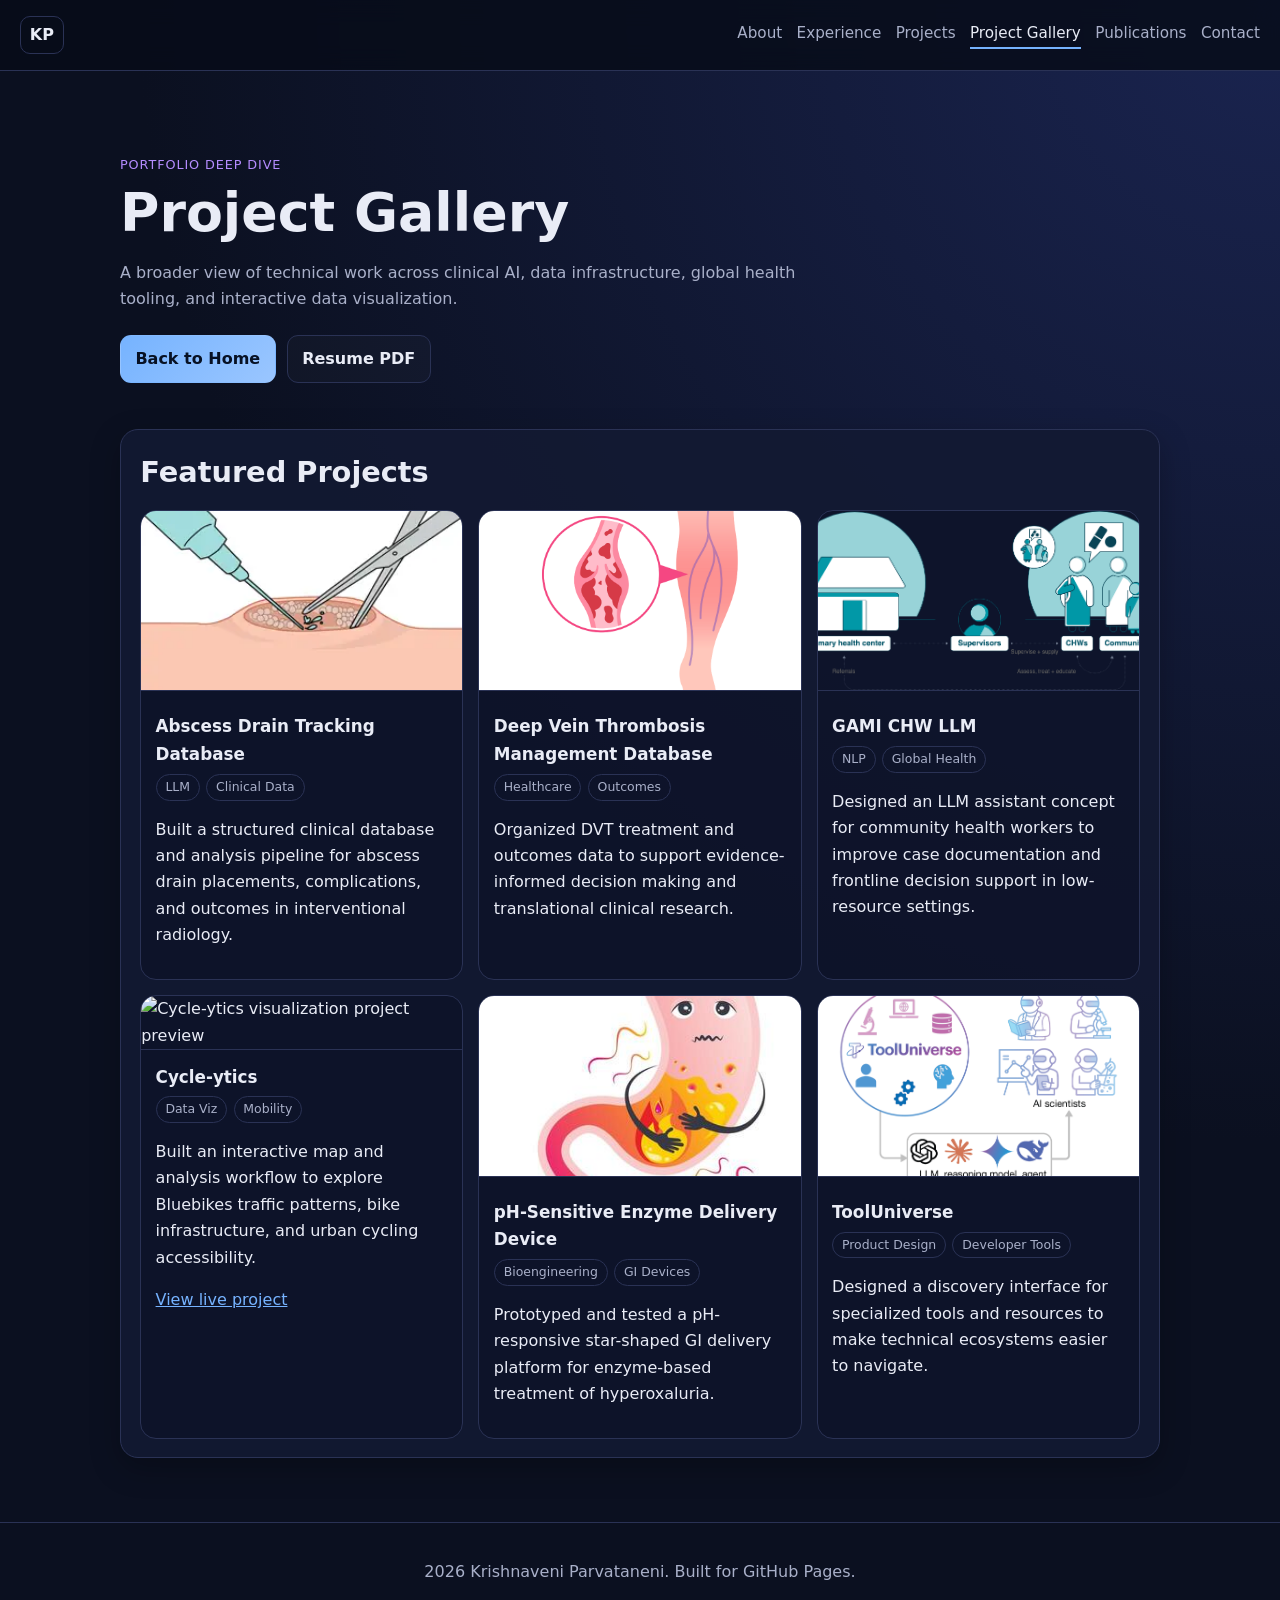
==== projects.html @ 6d590db7 "Add dedicated project gallery and research focus section. Introduce a new projects page with curated" ====
<!DOCTYPE html>
<html lang="en">
  <head>
    <meta charset="UTF-8" />
    <meta name="viewport" content="width=device-width, initial-scale=1.0" />
    <meta
      name="description"
      content="Project gallery for Krishnaveni Parvataneni spanning healthcare AI, medical data systems, bioengineering, and data visualization."
    />
    <title>Projects | Krishnaveni Parvataneni</title>
    <link rel="stylesheet" href="./styles.css" />
  </head>
  <body>
    <header class="site-header">
      <a class="brand" href="./index.html#top">KP</a>
      <nav class="main-nav" aria-label="Main">
        <a href="./index.html#about">About</a>
        <a href="./index.html#experience">Experience</a>
        <a href="./index.html#projects">Projects</a>
        <a class="active" href="./projects.html">Project Gallery</a>
        <a href="./index.html#publications">Publications</a>
        <a href="./index.html#contact">Contact</a>
      </nav>
    </header>

    <main>
      <section class="hero reveal">
        <div>
          <p class="eyebrow">Portfolio Deep Dive</p>
          <h1>Project Gallery</h1>
          <p class="lead">
            A broader view of technical work across clinical AI, data
            infrastructure, global health tooling, and interactive data
            visualization.
          </p>
          <div class="hero-actions">
            <a class="button primary" href="./index.html">Back to Home</a>
            <a class="button ghost" href="./assets/resume.pdf" target="_blank"
              >Resume PDF</a
            >
          </div>
        </div>
      </section>

      <section class="panel reveal">
        <h2>Featured Projects</h2>
        <div class="gallery-grid">
          <article class="gallery-card">
            <img src="./assets/projects/abscessdrain.png" alt="Abscess drain project preview" />
            <div class="gallery-card-content">
              <h3>Abscess Drain Tracking Database</h3>
              <p class="tag-row">
                <span class="tag">LLM</span><span class="tag">Clinical Data</span>
              </p>
              <p>
                Built a structured clinical database and analysis pipeline for
                abscess drain placements, complications, and outcomes in
                interventional radiology.
              </p>
            </div>
          </article>

          <article class="gallery-card">
            <img src="./assets/projects/dvt.png" alt="DVT management project preview" />
            <div class="gallery-card-content">
              <h3>Deep Vein Thrombosis Management Database</h3>
              <p class="tag-row">
                <span class="tag">Healthcare</span><span class="tag">Outcomes</span>
              </p>
              <p>
                Organized DVT treatment and outcomes data to support
                evidence-informed decision making and translational clinical
                research.
              </p>
            </div>
          </article>

          <article class="gallery-card">
            <img src="./assets/projects/chwllm.png" alt="Community health worker LLM project preview" />
            <div class="gallery-card-content">
              <h3>GAMI CHW LLM</h3>
              <p class="tag-row">
                <span class="tag">NLP</span><span class="tag">Global Health</span>
              </p>
              <p>
                Designed an LLM assistant concept for community health workers
                to improve case documentation and frontline decision support in
                low-resource settings.
              </p>
            </div>
          </article>

          <article class="gallery-card">
            <img src="./assets/projects/bluebike.png" alt="Cycle-ytics visualization project preview" />
            <div class="gallery-card-content">
              <h3>Cycle-ytics</h3>
              <p class="tag-row">
                <span class="tag">Data Viz</span><span class="tag">Mobility</span>
              </p>
              <p>
                Built an interactive map and analysis workflow to explore
                Bluebikes traffic patterns, bike infrastructure, and urban
                cycling accessibility.
              </p>
              <p>
                <a href="https://kveni12.github.io/lab_9/" target="_blank" rel="noreferrer"
                  >View live project</a
                >
              </p>
            </div>
          </article>

          <article class="gallery-card">
            <img src="./assets/projects/gastro.png" alt="Hyperoxaluria device project preview" />
            <div class="gallery-card-content">
              <h3>pH-Sensitive Enzyme Delivery Device</h3>
              <p class="tag-row">
                <span class="tag">Bioengineering</span><span class="tag">GI Devices</span>
              </p>
              <p>
                Prototyped and tested a pH-responsive star-shaped GI delivery
                platform for enzyme-based treatment of hyperoxaluria.
              </p>
            </div>
          </article>

          <article class="gallery-card">
            <img src="./assets/projects/tooluniverse.png" alt="ToolUniverse platform preview" />
            <div class="gallery-card-content">
              <h3>ToolUniverse</h3>
              <p class="tag-row">
                <span class="tag">Product Design</span><span class="tag">Developer Tools</span>
              </p>
              <p>
                Designed a discovery interface for specialized tools and
                resources to make technical ecosystems easier to navigate.
              </p>
            </div>
          </article>
        </div>
      </section>
    </main>

    <footer class="site-footer">
      <p>
        <span id="year"></span> Krishnaveni Parvataneni. Built for GitHub
        Pages.
      </p>
    </footer>

    <script src="./script.js"></script>
  </body>
</html>
---- styles.css ----
:root {
  --bg: #0b1020;
  --panel: #131a33;
  --text: #e9ecf6;
  --muted: #a9b0c9;
  --accent: #76b3ff;
  --accent-2: #b58cff;
  --border: #2a3255;
  --shadow: 0 10px 30px rgba(0, 0, 0, 0.25);
}

* {
  box-sizing: border-box;
}

html {
  scroll-behavior: smooth;
}

body {
  margin: 0;
  font-family: Inter, ui-sans-serif, system-ui, -apple-system, Segoe UI, Roboto,
    Helvetica, Arial, sans-serif;
  color: var(--text);
  background: radial-gradient(circle at top right, #1a2450, var(--bg) 55%);
  line-height: 1.65;
}

a {
  color: var(--accent);
}

.site-header {
  position: sticky;
  top: 0;
  z-index: 10;
  display: flex;
  align-items: center;
  justify-content: space-between;
  padding: 1rem 1.25rem;
  background: rgba(8, 12, 25, 0.85);
  border-bottom: 1px solid var(--border);
  backdrop-filter: blur(12px);
}

.brand {
  font-weight: 700;
  text-decoration: none;
  color: var(--text);
  border: 1px solid var(--border);
  border-radius: 10px;
  padding: 0.3rem 0.55rem;
}

.main-nav {
  display: flex;
  gap: 0.9rem;
  flex-wrap: wrap;
}

.main-nav a {
  text-decoration: none;
  color: var(--muted);
  font-size: 0.95rem;
  border-bottom: 2px solid transparent;
  transition: color 0.22s ease, border-color 0.22s ease;
}

.main-nav a:hover {
  color: var(--text);
}

.main-nav a.active {
  color: var(--text);
  border-color: var(--accent);
}

main {
  width: min(1040px, 92vw);
  margin: 0 auto;
  padding: 2.2rem 0 4rem;
}

.hero {
  display: grid;
  grid-template-columns: 1fr 320px;
  align-items: center;
  gap: 1.2rem;
  padding: 3rem 0 1.8rem;
}

.eyebrow {
  color: var(--accent-2);
  letter-spacing: 0.07em;
  text-transform: uppercase;
  font-size: 0.8rem;
  margin: 0;
}

h1 {
  font-size: clamp(2rem, 4.2vw, 3.4rem);
  line-height: 1.15;
  margin: 0.4rem 0 1rem;
}

h2 {
  margin: 0 0 0.8rem;
  font-size: clamp(1.25rem, 2.7vw, 1.8rem);
}

h3 {
  margin: 0;
  font-size: 1.05rem;
}

.lead {
  max-width: 70ch;
  color: var(--muted);
  margin-bottom: 1.4rem;
}

.hero-actions {
  display: flex;
  flex-wrap: wrap;
  gap: 0.7rem;
}

.profile-photo {
  width: 100%;
  max-width: 320px;
  justify-self: end;
  border-radius: 18px;
  border: 1px solid var(--border);
  box-shadow: var(--shadow);
}

.button {
  display: inline-flex;
  align-items: center;
  justify-content: center;
  padding: 0.62rem 0.9rem;
  border-radius: 11px;
  text-decoration: none;
  font-weight: 600;
  border: 1px solid var(--border);
}

.button.primary {
  color: #071124;
  background: linear-gradient(135deg, var(--accent), #9ac6ff);
  border-color: transparent;
}

.button.ghost {
  color: var(--text);
  background: rgba(255, 255, 255, 0.02);
}

.panel {
  background: rgba(19, 26, 51, 0.88);
  border: 1px solid var(--border);
  border-radius: 18px;
  padding: 1.2rem 1.2rem 1.1rem;
  margin-top: 1.1rem;
  box-shadow: var(--shadow);
}

.section-intro {
  margin-top: 0;
  color: var(--muted);
}

.stats-grid {
  display: grid;
  grid-template-columns: repeat(auto-fit, minmax(160px, 1fr));
  gap: 0.75rem;
  margin-top: 0.7rem;
}

.stat {
  border: 1px solid var(--border);
  border-radius: 14px;
  padding: 0.8rem;
  background: rgba(9, 15, 35, 0.45);
}

.stat-number {
  margin: 0;
  font-size: 1.15rem;
  font-weight: 700;
  color: #d8e6ff;
}

.stat-label {
  margin: 0.18rem 0 0;
  color: var(--muted);
  font-size: 0.92rem;
}

.timeline {
  display: grid;
  gap: 0.85rem;
}

.focus-grid {
  display: grid;
  grid-template-columns: repeat(auto-fit, minmax(220px, 1fr));
  gap: 0.8rem;
}

.focus-item {
  border: 1px solid var(--border);
  border-radius: 14px;
  padding: 0.9rem;
  background: rgba(9, 15, 35, 0.4);
}

.focus-item p {
  margin-bottom: 0.1rem;
}

.timeline-item {
  border: 1px solid var(--border);
  border-radius: 14px;
  padding: 0.9rem;
  background: rgba(9, 15, 35, 0.4);
}

.timeline-item ul {
  margin: 0.6rem 0 0;
  padding-left: 1.1rem;
}

.meta {
  margin: 0.25rem 0;
  color: var(--muted);
  font-size: 0.94rem;
}

.card-grid {
  display: grid;
  grid-template-columns: repeat(auto-fit, minmax(230px, 1fr));
  gap: 0.8rem;
}

.card {
  border: 1px solid var(--border);
  border-radius: 14px;
  padding: 0.85rem;
  background: rgba(9, 15, 35, 0.45);
}

.card p {
  margin-bottom: 0.2rem;
}

.tag-row {
  display: flex;
  flex-wrap: wrap;
  gap: 0.4rem;
  margin-top: 0.5rem;
}

.tag {
  border: 1px solid var(--border);
  border-radius: 999px;
  padding: 0.13rem 0.55rem;
  font-size: 0.78rem;
  color: var(--muted);
}

.publication-list {
  margin: 0;
  padding-left: 1.15rem;
}

.split {
  display: grid;
  gap: 1rem;
  grid-template-columns: 1fr 0.95fr;
}

.site-footer {
  border-top: 1px solid var(--border);
  color: var(--muted);
  text-align: center;
  padding: 1.3rem 1rem 2rem;
}

.reveal {
  opacity: 0;
  transform: translateY(10px);
  transition: opacity 0.6s ease, transform 0.6s ease;
}

.reveal.visible {
  opacity: 1;
  transform: translateY(0);
}

.gallery-grid {
  display: grid;
  grid-template-columns: repeat(auto-fit, minmax(270px, 1fr));
  gap: 0.95rem;
}

.gallery-card {
  border: 1px solid var(--border);
  border-radius: 16px;
  overflow: hidden;
  background: rgba(9, 15, 35, 0.45);
}

.gallery-card img {
  width: 100%;
  aspect-ratio: 16 / 9;
  object-fit: cover;
  border-bottom: 1px solid var(--border);
}

.gallery-card-content {
  padding: 0.85rem 0.9rem 0.9rem;
}

.gallery-card-content h3 {
  margin-bottom: 0.32rem;
}

.gallery-card-content p {
  margin-top: 0;
}

@media (max-width: 760px) {
  .site-header {
    align-items: flex-start;
    flex-direction: column;
    gap: 0.6rem;
  }

  .hero {
    grid-template-columns: 1fr;
  }

  .profile-photo {
    justify-self: start;
    max-width: 230px;
  }

  .split {
    grid-template-columns: 1fr;
  }
}
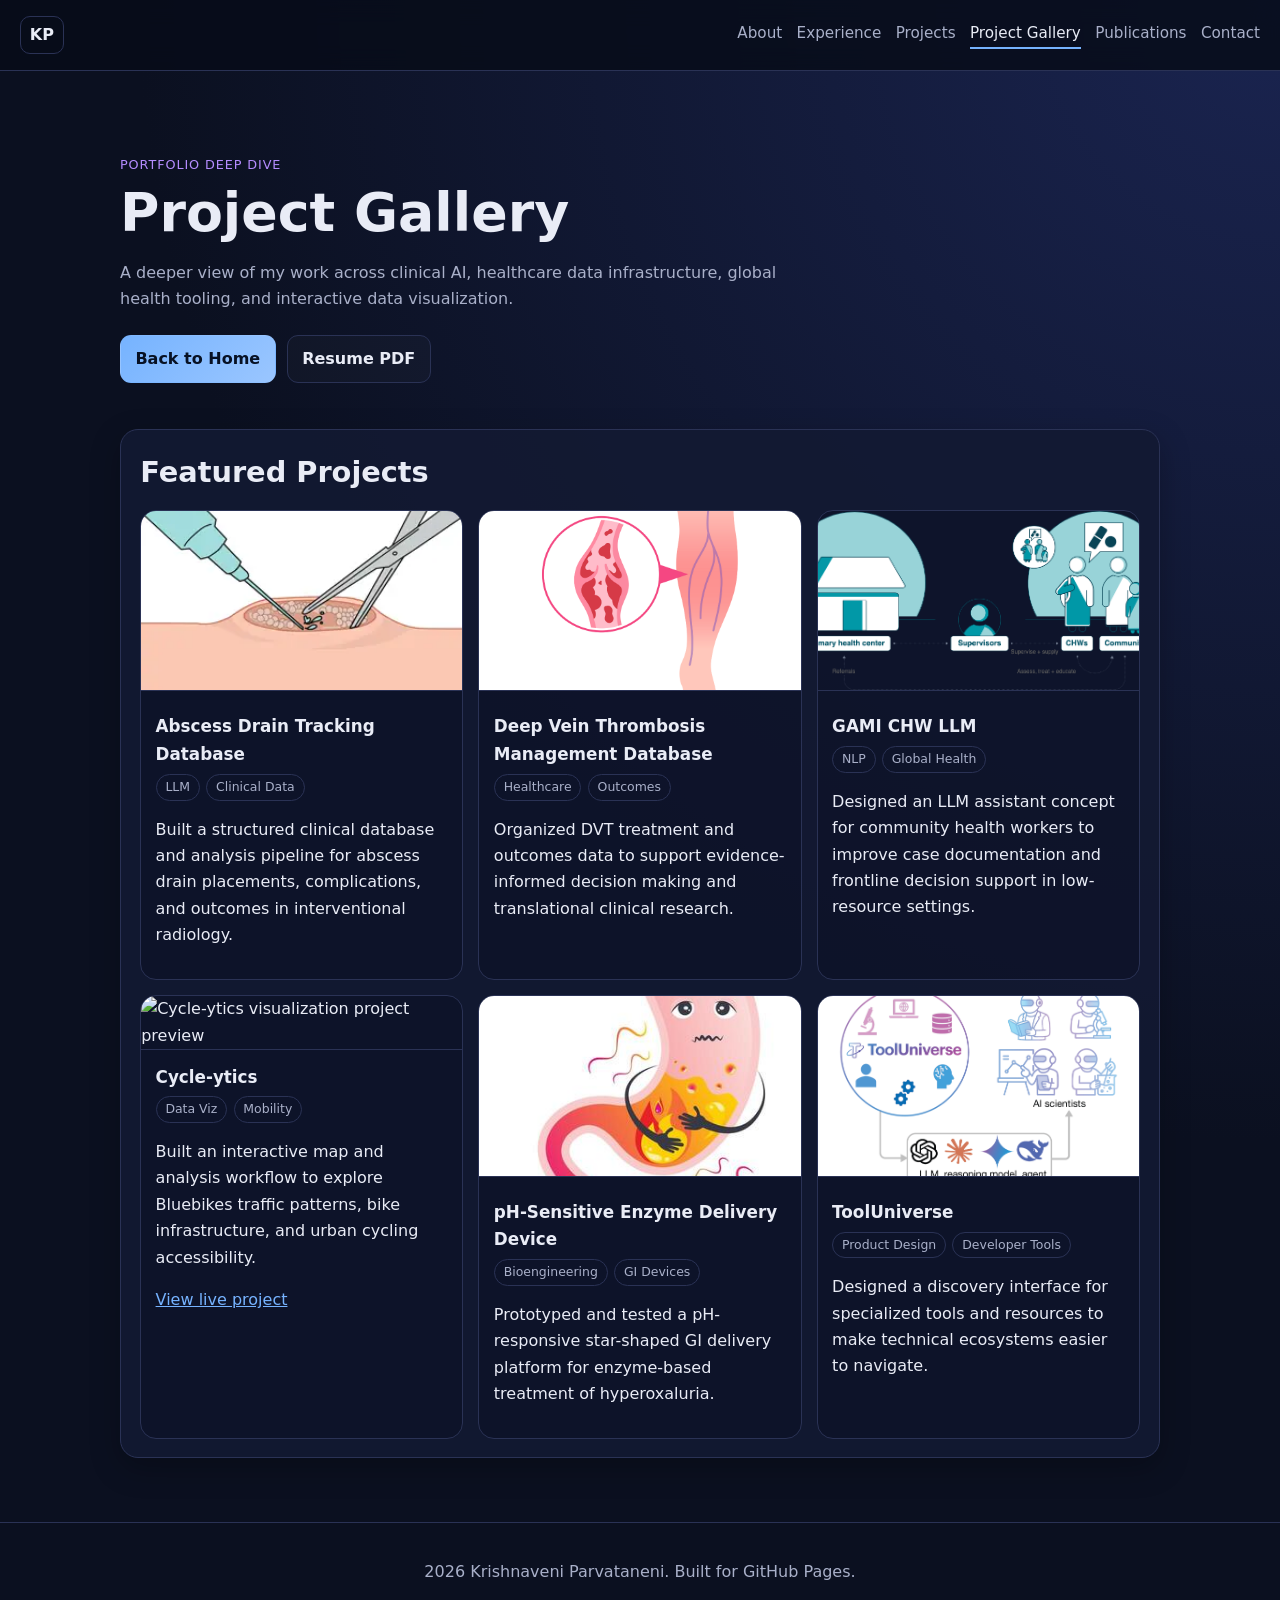
==== commit 5b6f9ace: "Improve portfolio discoverability with SEO metadata. Add canonical, Open Graph, Twitter, and structu" ====
--- a/projects.html
+++ b/projects.html
@@ -3,9 +3,45 @@
   <head>
     <meta charset="UTF-8" />
     <meta name="viewport" content="width=device-width, initial-scale=1.0" />
+    <meta name="robots" content="index, follow" />
+    <meta name="author" content="Krishnaveni Parvataneni" />
     <meta
       name="description"
-      content="Project gallery for Krishnaveni Parvataneni spanning healthcare AI, medical data systems, bioengineering, and data visualization."
+      content="Project gallery for Krishnaveni Parvataneni featuring healthcare AI systems, clinical data infrastructure, bioengineering research, and interactive data visualization."
+    />
+    <link
+      rel="canonical"
+      href="https://kveni12.github.io/krishnaveni-parvataneni/projects.html"
+    />
+    <meta property="og:type" content="website" />
+    <meta
+      property="og:title"
+      content="Projects | Krishnaveni Parvataneni"
+    />
+    <meta
+      property="og:description"
+      content="A portfolio deep dive across healthcare AI, data systems, and translational research projects."
+    />
+    <meta
+      property="og:url"
+      content="https://kveni12.github.io/krishnaveni-parvataneni/projects.html"
+    />
+    <meta
+      property="og:image"
+      content="https://kveni12.github.io/krishnaveni-parvataneni/assets/projects/bluebike.png"
+    />
+    <meta name="twitter:card" content="summary_large_image" />
+    <meta
+      name="twitter:title"
+      content="Projects | Krishnaveni Parvataneni"
+    />
+    <meta
+      name="twitter:description"
+      content="Portfolio projects across healthcare AI, clinical data, and visualization."
+    />
+    <meta
+      name="twitter:image"
+      content="https://kveni12.github.io/krishnaveni-parvataneni/assets/projects/bluebike.png"
     />
     <title>Projects | Krishnaveni Parvataneni</title>
     <link rel="stylesheet" href="./styles.css" />
@@ -29,7 +65,7 @@
           <p class="eyebrow">Portfolio Deep Dive</p>
           <h1>Project Gallery</h1>
           <p class="lead">
-            A broader view of technical work across clinical AI, data
+            A deeper view of my work across clinical AI, healthcare data
             infrastructure, global health tooling, and interactive data
             visualization.
           </p>
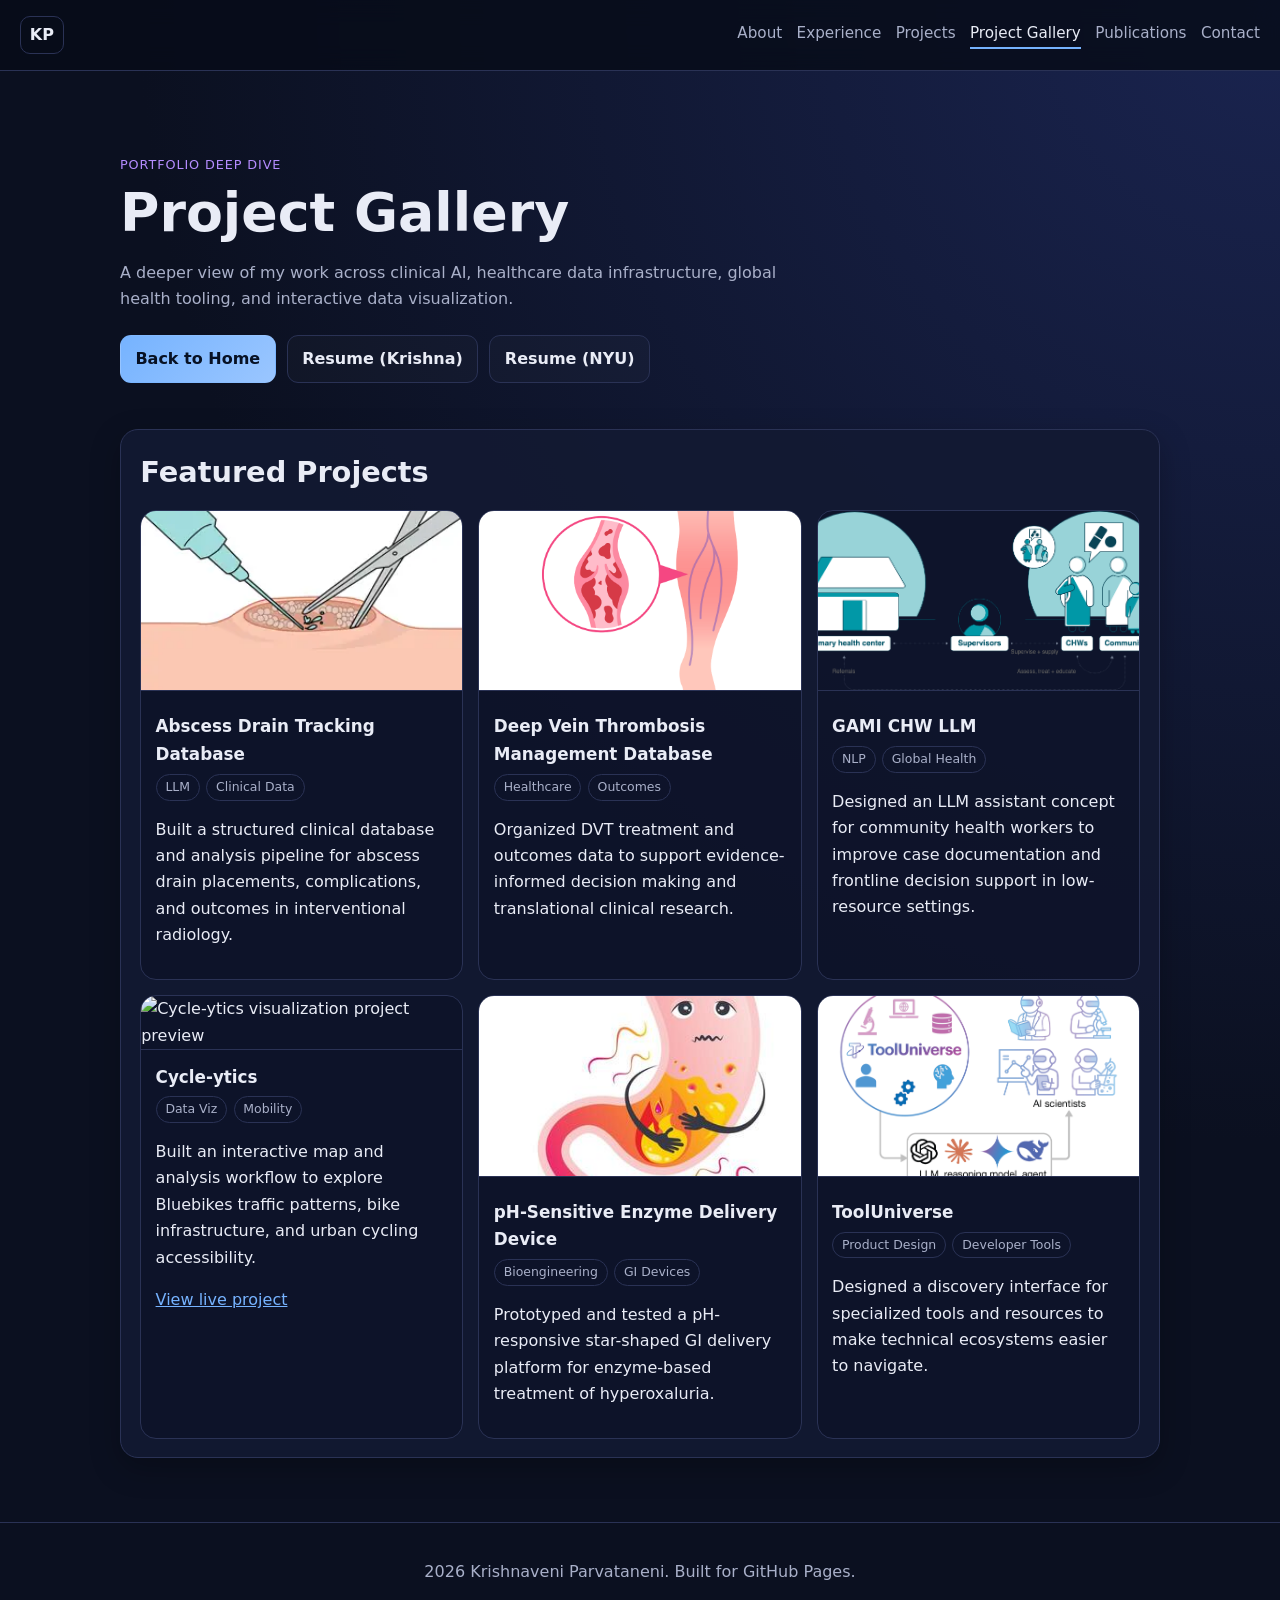
==== commit c2d66955: "Update portfolio using Krishna and NYU resumes. Replace downloadable resume assets, update resume li" ====
--- a/projects.html
+++ b/projects.html
@@ -71,8 +71,14 @@
           </p>
           <div class="hero-actions">
             <a class="button primary" href="./index.html">Back to Home</a>
-            <a class="button ghost" href="./assets/resume.pdf" target="_blank"
-              >Resume PDF</a
+            <a
+              class="button ghost"
+              href="./assets/resume-krishna.pdf"
+              target="_blank"
+              >Resume (Krishna)</a
+            >
+            <a class="button ghost" href="./assets/resume-nyu.pdf" target="_blank"
+              >Resume (NYU)</a
             >
           </div>
         </div>
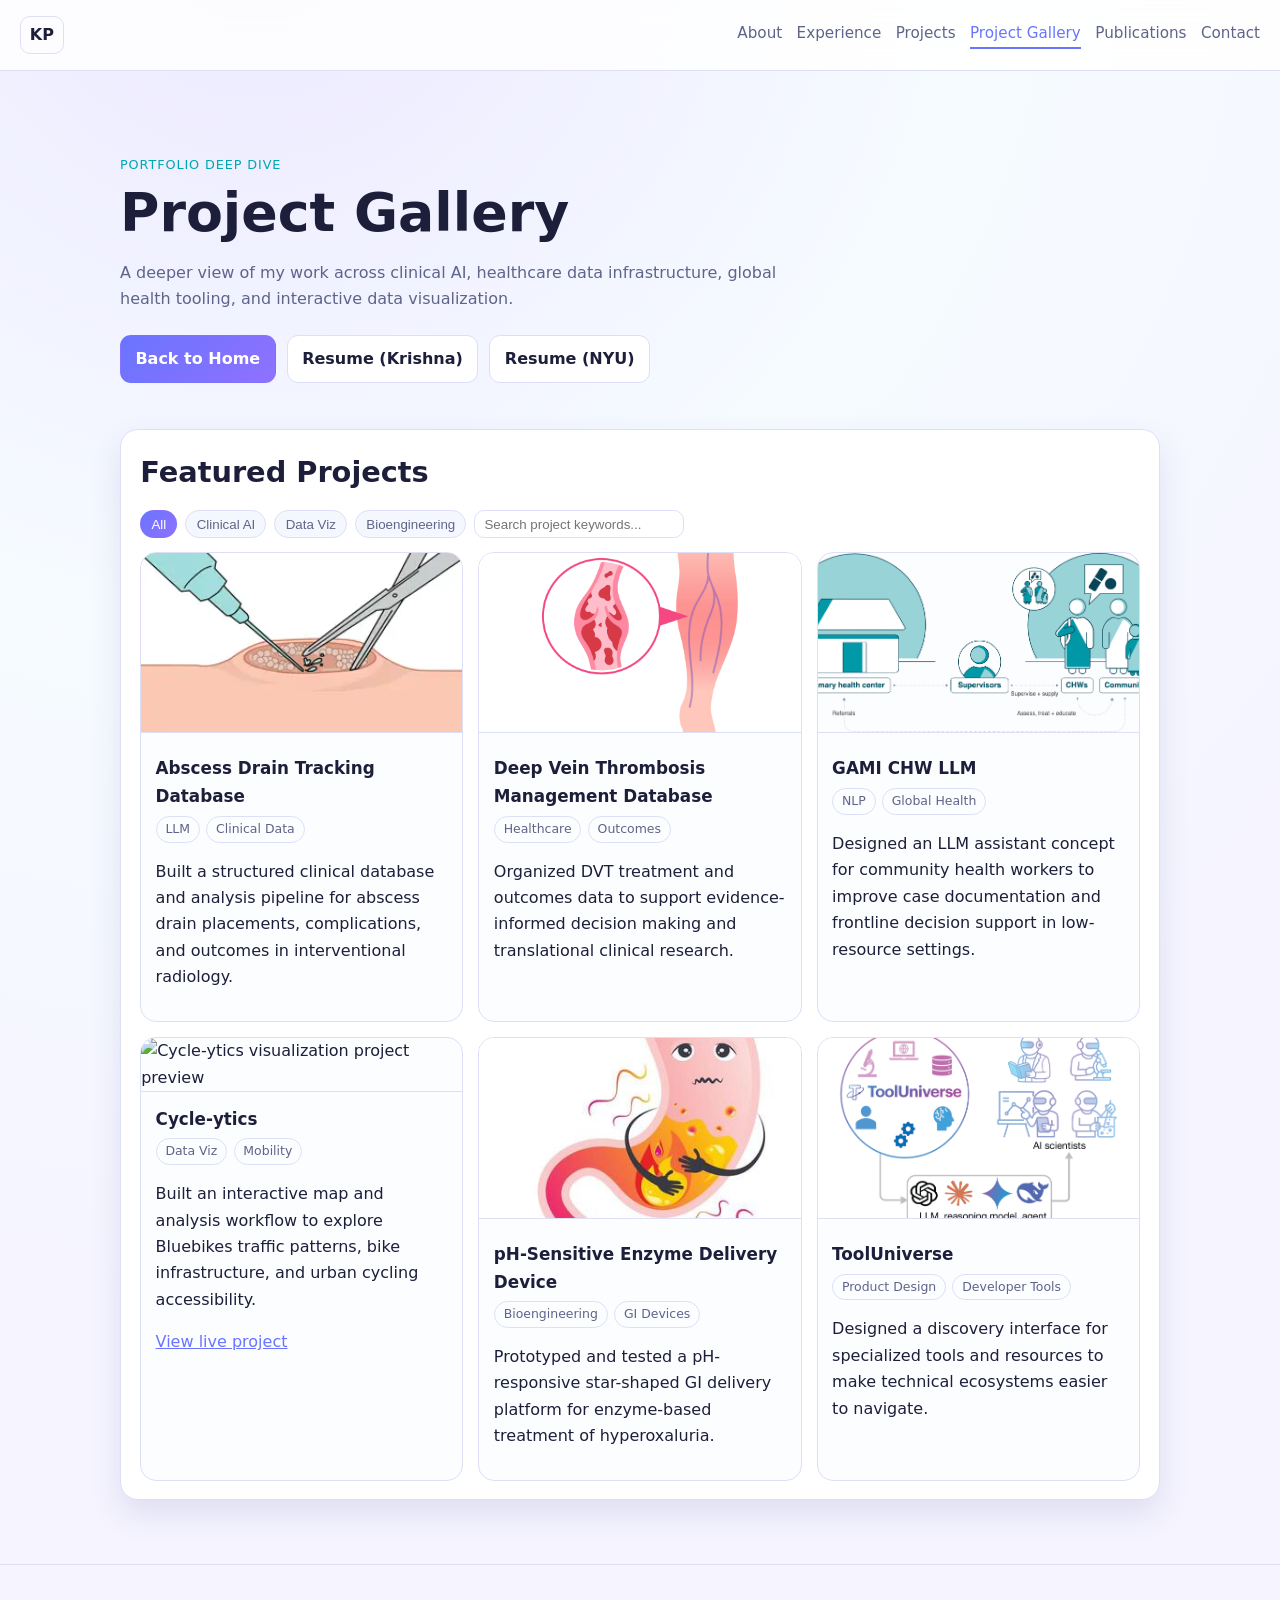
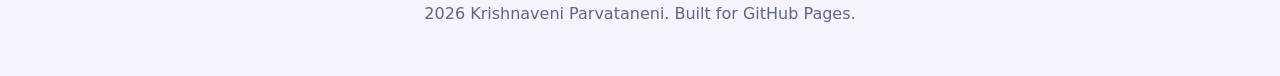
==== commit f806138f: "Redesign portfolio with interactive navigation and new palette. Update graduation timeline (S.B. 202" ====
--- a/projects.html
+++ b/projects.html
@@ -86,8 +86,20 @@
 
       <section class="panel reveal">
         <h2>Featured Projects</h2>
+        <div class="project-filters">
+          <button class="filter-chip active" data-filter="all" type="button">All</button>
+          <button class="filter-chip" data-filter="clinical-ai" type="button">Clinical AI</button>
+          <button class="filter-chip" data-filter="data-viz" type="button">Data Viz</button>
+          <button class="filter-chip" data-filter="bioengineering" type="button">Bioengineering</button>
+          <input
+            class="project-search"
+            type="search"
+            placeholder="Search project keywords..."
+            aria-label="Search projects"
+          />
+        </div>
         <div class="gallery-grid">
-          <article class="gallery-card">
+          <article class="gallery-card" data-category="clinical-ai" data-keywords="abscess drain llm radiology clinical pipeline">
             <img src="./assets/projects/abscessdrain.png" alt="Abscess drain project preview" />
             <div class="gallery-card-content">
               <h3>Abscess Drain Tracking Database</h3>
@@ -102,7 +114,7 @@
             </div>
           </article>
 
-          <article class="gallery-card">
+          <article class="gallery-card" data-category="clinical-ai" data-keywords="dvt outcomes vascular interventional database">
             <img src="./assets/projects/dvt.png" alt="DVT management project preview" />
             <div class="gallery-card-content">
               <h3>Deep Vein Thrombosis Management Database</h3>
@@ -117,7 +129,7 @@
             </div>
           </article>
 
-          <article class="gallery-card">
+          <article class="gallery-card" data-category="clinical-ai" data-keywords="gami chw llm community health low-resource">
             <img src="./assets/projects/chwllm.png" alt="Community health worker LLM project preview" />
             <div class="gallery-card-content">
               <h3>GAMI CHW LLM</h3>
@@ -132,7 +144,7 @@
             </div>
           </article>
 
-          <article class="gallery-card">
+          <article class="gallery-card" data-category="data-viz" data-keywords="cycle-ytics bluebike geospatial mobility map">
             <img src="./assets/projects/bluebike.png" alt="Cycle-ytics visualization project preview" />
             <div class="gallery-card-content">
               <h3>Cycle-ytics</h3>
@@ -152,7 +164,7 @@
             </div>
           </article>
 
-          <article class="gallery-card">
+          <article class="gallery-card" data-category="bioengineering" data-keywords="ph sensitive enzyme delivery hyperoxaluria gastrointestinal">
             <img src="./assets/projects/gastro.png" alt="Hyperoxaluria device project preview" />
             <div class="gallery-card-content">
               <h3>pH-Sensitive Enzyme Delivery Device</h3>
@@ -166,7 +178,7 @@
             </div>
           </article>
 
-          <article class="gallery-card">
+          <article class="gallery-card" data-category="clinical-ai" data-keywords="tooluniverse developer tools discovery ai scientists">
             <img src="./assets/projects/tooluniverse.png" alt="ToolUniverse platform preview" />
             <div class="gallery-card-content">
               <h3>ToolUniverse</h3>
--- a/styles.css
+++ b/styles.css
@@ -1,12 +1,12 @@
 :root {
-  --bg: #0b1020;
-  --panel: #131a33;
-  --text: #e9ecf6;
-  --muted: #a9b0c9;
-  --accent: #76b3ff;
-  --accent-2: #b58cff;
-  --border: #2a3255;
-  --shadow: 0 10px 30px rgba(0, 0, 0, 0.25);
+  --bg: #f5f4ff;
+  --panel: #ffffff;
+  --text: #1d1f3a;
+  --muted: #5f6489;
+  --accent: #6a74ff;
+  --accent-2: #00a6b2;
+  --border: #dddff7;
+  --shadow: 0 14px 32px rgba(54, 63, 139, 0.12);
 }
 
 * {
@@ -22,7 +22,7 @@
   font-family: Inter, ui-sans-serif, system-ui, -apple-system, Segoe UI, Roboto,
     Helvetica, Arial, sans-serif;
   color: var(--text);
-  background: radial-gradient(circle at top right, #1a2450, var(--bg) 55%);
+  background: radial-gradient(circle at 20% -5%, #ece8ff, #f6fbff 35%, var(--bg) 70%);
   line-height: 1.65;
 }
 
@@ -38,7 +38,7 @@
   align-items: center;
   justify-content: space-between;
   padding: 1rem 1.25rem;
-  background: rgba(8, 12, 25, 0.85);
+  background: rgba(255, 255, 255, 0.84);
   border-bottom: 1px solid var(--border);
   backdrop-filter: blur(12px);
 }
@@ -71,7 +71,7 @@
 }
 
 .main-nav a.active {
-  color: var(--text);
+  color: var(--accent);
   border-color: var(--accent);
 }
 
@@ -95,6 +95,12 @@
   text-transform: uppercase;
   font-size: 0.8rem;
   margin: 0;
+}
+
+.grad-line {
+  margin-top: -0.4rem;
+  color: var(--muted);
+  font-size: 0.96rem;
 }
 
 h1 {
@@ -146,18 +152,18 @@
 }
 
 .button.primary {
-  color: #071124;
-  background: linear-gradient(135deg, var(--accent), #9ac6ff);
+  color: #ffffff;
+  background: linear-gradient(135deg, var(--accent), #8f71ff);
   border-color: transparent;
 }
 
 .button.ghost {
   color: var(--text);
-  background: rgba(255, 255, 255, 0.02);
+  background: #ffffff;
 }
 
 .panel {
-  background: rgba(19, 26, 51, 0.88);
+  background: var(--panel);
   border: 1px solid var(--border);
   border-radius: 18px;
   padding: 1.2rem 1.2rem 1.1rem;
@@ -165,6 +171,55 @@
   box-shadow: var(--shadow);
 }
 
+.explorer {
+  margin-top: 0.2rem;
+}
+
+.explorer-title {
+  margin: 0 0 0.7rem;
+  font-weight: 600;
+}
+
+.explorer-controls {
+  display: flex;
+  flex-wrap: wrap;
+  gap: 0.55rem;
+}
+
+.explore-button {
+  border: 1px solid var(--border);
+  background: #f5f7ff;
+  color: var(--muted);
+  padding: 0.45rem 0.78rem;
+  border-radius: 999px;
+  cursor: pointer;
+  font-size: 0.9rem;
+  transition: all 0.2s ease;
+}
+
+.explore-button:hover {
+  color: var(--accent);
+  border-color: #cfd4ff;
+}
+
+.explore-button.active {
+  background: linear-gradient(135deg, var(--accent), #8f71ff);
+  border-color: transparent;
+  color: #fff;
+}
+
+.js-enabled .explore-section {
+  display: none;
+}
+
+.js-enabled .explore-section.active {
+  display: block;
+}
+
+.js-enabled .explore-section.stats-grid.active {
+  display: grid;
+}
+
 .section-intro {
   margin-top: 0;
   color: var(--muted);
@@ -181,14 +236,14 @@
   border: 1px solid var(--border);
   border-radius: 14px;
   padding: 0.8rem;
-  background: rgba(9, 15, 35, 0.45);
+  background: #ffffff;
 }
 
 .stat-number {
   margin: 0;
   font-size: 1.15rem;
   font-weight: 700;
-  color: #d8e6ff;
+  color: var(--accent);
 }
 
 .stat-label {
@@ -212,7 +267,7 @@
   border: 1px solid var(--border);
   border-radius: 14px;
   padding: 0.9rem;
-  background: rgba(9, 15, 35, 0.4);
+  background: #fcfdff;
 }
 
 .focus-item p {
@@ -223,7 +278,12 @@
   border: 1px solid var(--border);
   border-radius: 14px;
   padding: 0.9rem;
-  background: rgba(9, 15, 35, 0.4);
+  background: #fcfdff;
+  cursor: pointer;
+}
+
+.timeline-item.collapsed ul {
+  display: none;
 }
 
 .timeline-item ul {
@@ -247,7 +307,7 @@
   border: 1px solid var(--border);
   border-radius: 14px;
   padding: 0.85rem;
-  background: rgba(9, 15, 35, 0.45);
+  background: #fcfdff;
 }
 
 .card p {
@@ -267,6 +327,27 @@
   padding: 0.13rem 0.55rem;
   font-size: 0.78rem;
   color: var(--muted);
+}
+
+.project-toggle {
+  margin-top: 0.4rem;
+  border: 1px solid #cfd4ff;
+  background: #eef0ff;
+  color: #333f8f;
+  border-radius: 8px;
+  padding: 0.3rem 0.6rem;
+  cursor: pointer;
+  font-size: 0.82rem;
+}
+
+.project-detail {
+  display: none;
+  margin-top: 0.5rem;
+  color: #3f4470;
+}
+
+.project-detail.open {
+  display: block;
 }
 
 .publication-list {
@@ -304,11 +385,46 @@
   gap: 0.95rem;
 }
 
+.project-filters {
+  display: flex;
+  flex-wrap: wrap;
+  gap: 0.5rem;
+  margin-bottom: 0.85rem;
+}
+
+.filter-chip {
+  border: 1px solid var(--border);
+  background: #f5f7ff;
+  color: var(--muted);
+  border-radius: 999px;
+  padding: 0.32rem 0.64rem;
+  cursor: pointer;
+}
+
+.filter-chip.active {
+  background: linear-gradient(135deg, var(--accent), #8f71ff);
+  color: #fff;
+  border-color: transparent;
+}
+
+.project-search {
+  border: 1px solid var(--border);
+  border-radius: 10px;
+  padding: 0.36rem 0.56rem;
+  min-width: 210px;
+  color: var(--text);
+  background: #fff;
+}
+
 .gallery-card {
   border: 1px solid var(--border);
   border-radius: 16px;
   overflow: hidden;
-  background: rgba(9, 15, 35, 0.45);
+  background: #fcfdff;
+}
+
+.gallery-card.hidden {
+  display: none;
 }
 
 .gallery-card img {
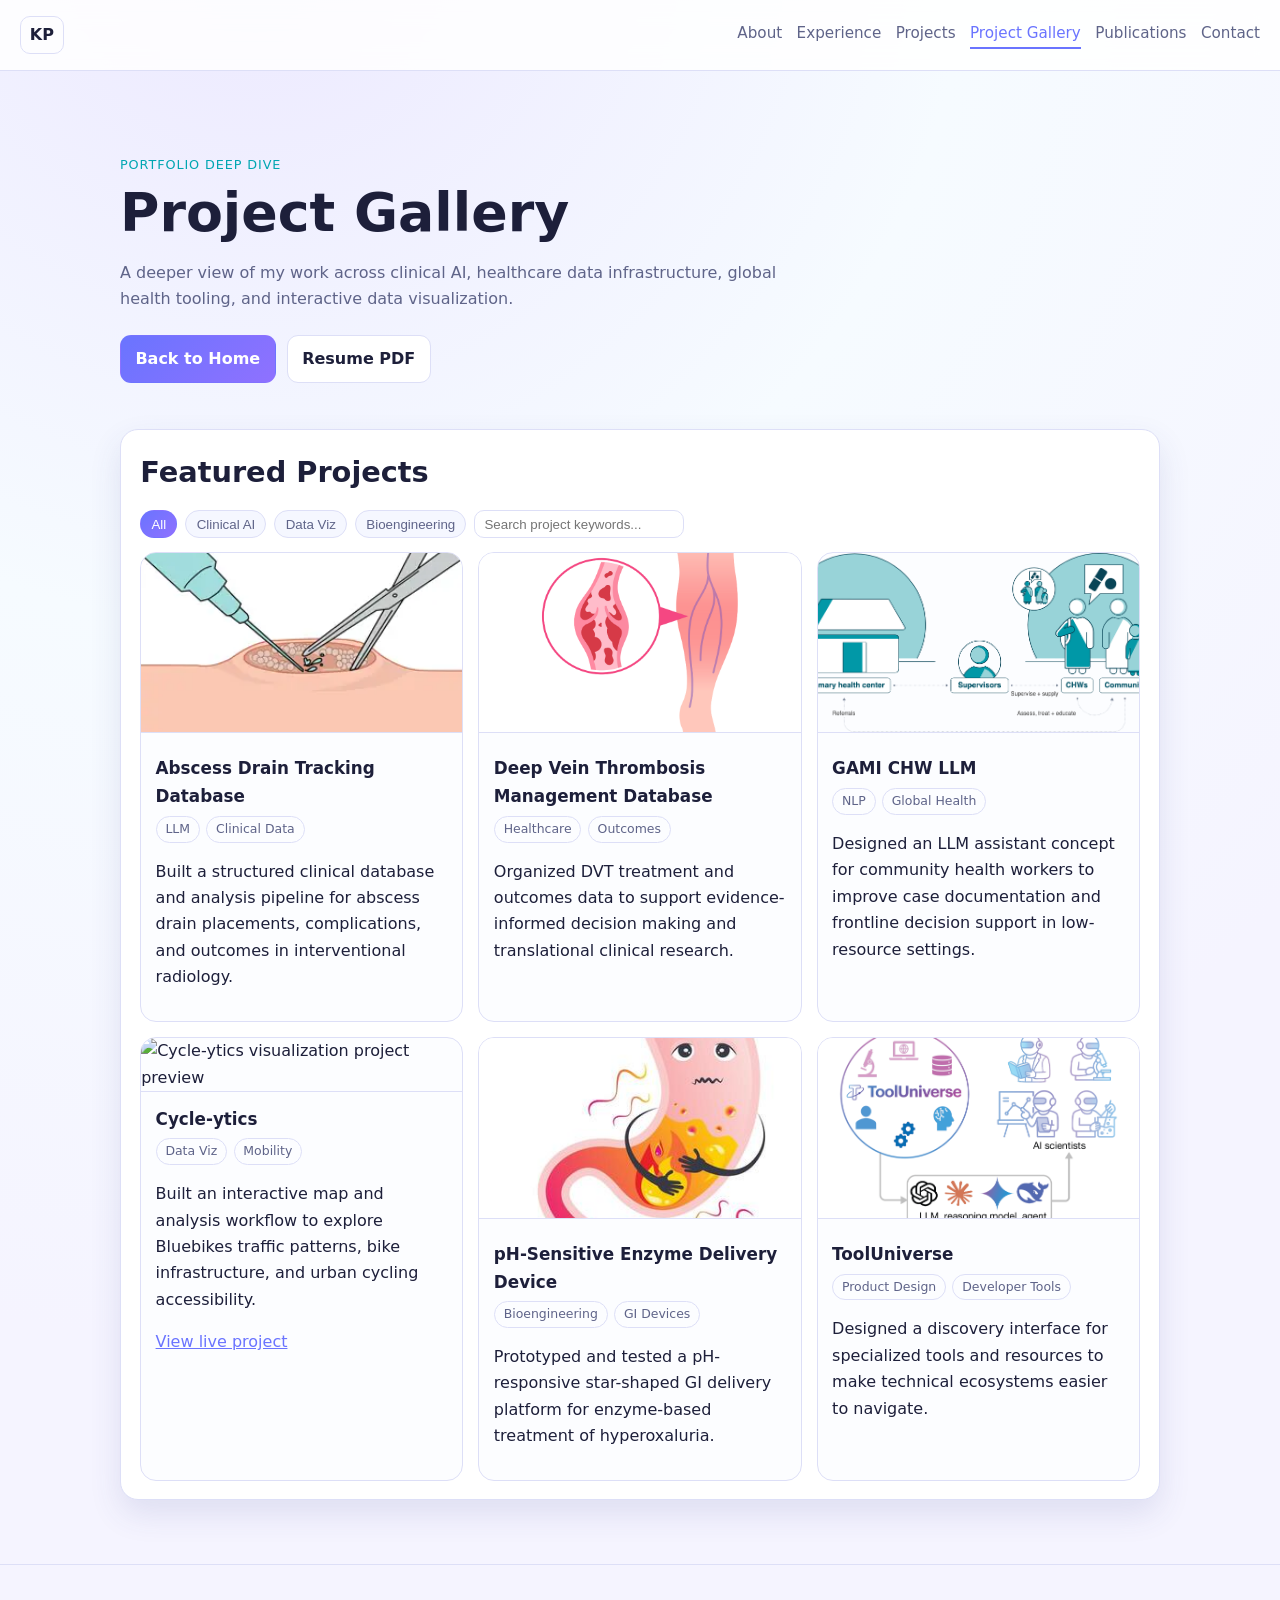
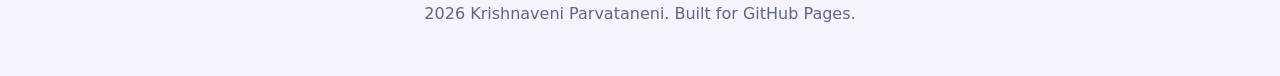
==== commit 856e5a83: "Use only Krishna resume link and NYU publication content. Keep the downloadable resume set to resume" ====
--- a/projects.html
+++ b/projects.html
@@ -71,14 +71,8 @@
           </p>
           <div class="hero-actions">
             <a class="button primary" href="./index.html">Back to Home</a>
-            <a
-              class="button ghost"
-              href="./assets/resume-krishna.pdf"
-              target="_blank"
-              >Resume (Krishna)</a
-            >
-            <a class="button ghost" href="./assets/resume-nyu.pdf" target="_blank"
-              >Resume (NYU)</a
+            <a class="button ghost" href="./assets/resume-krishna.pdf" target="_blank"
+              >Resume PDF</a
             >
           </div>
         </div>
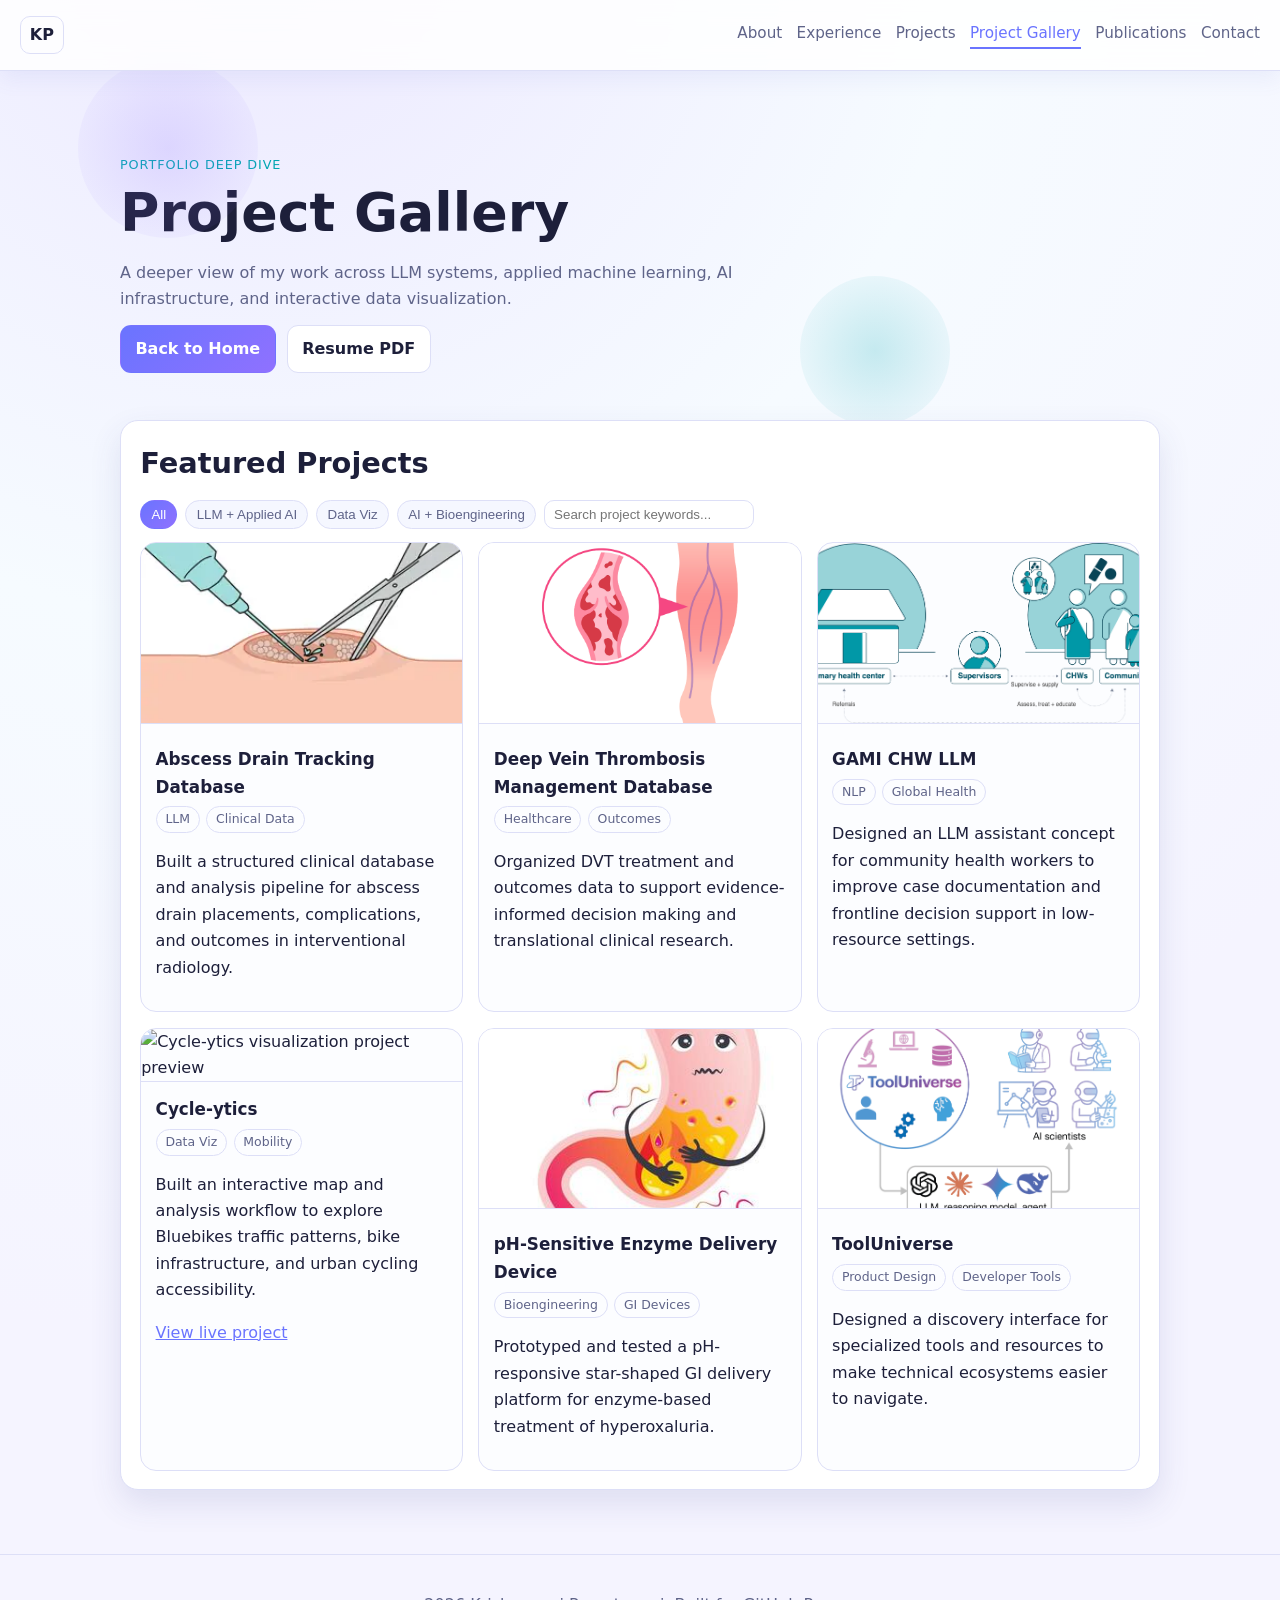
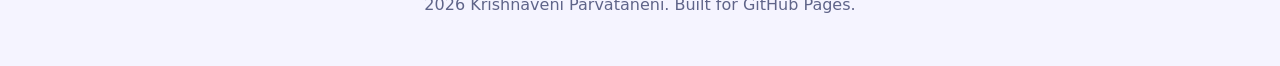
==== commit 851bed9f: "Replace static stats with interactive spotlight experience. Shift copy to an AI-first framing, add a" ====
--- a/projects.html
+++ b/projects.html
@@ -7,7 +7,7 @@
     <meta name="author" content="Krishnaveni Parvataneni" />
     <meta
       name="description"
-      content="Project gallery for Krishnaveni Parvataneni featuring healthcare AI systems, clinical data infrastructure, bioengineering research, and interactive data visualization."
+      content="Project gallery for Krishnaveni Parvataneni featuring LLM systems, applied machine learning, AI infrastructure, and interactive data products."
     />
     <link
       rel="canonical"
@@ -20,7 +20,7 @@
     />
     <meta
       property="og:description"
-      content="A portfolio deep dive across healthcare AI, data systems, and translational research projects."
+      content="A portfolio deep dive across LLM systems, applied AI, and data-driven product development."
     />
     <meta
       property="og:url"
@@ -37,7 +37,7 @@
     />
     <meta
       name="twitter:description"
-      content="Portfolio projects across healthcare AI, clinical data, and visualization."
+      content="Portfolio projects across LLM systems, applied AI, and visualization."
     />
     <meta
       name="twitter:image"
@@ -65,9 +65,8 @@
           <p class="eyebrow">Portfolio Deep Dive</p>
           <h1>Project Gallery</h1>
           <p class="lead">
-            A deeper view of my work across clinical AI, healthcare data
-            infrastructure, global health tooling, and interactive data
-            visualization.
+            A deeper view of my work across LLM systems, applied machine
+            learning, AI infrastructure, and interactive data visualization.
           </p>
           <div class="hero-actions">
             <a class="button primary" href="./index.html">Back to Home</a>
@@ -82,9 +81,9 @@
         <h2>Featured Projects</h2>
         <div class="project-filters">
           <button class="filter-chip active" data-filter="all" type="button">All</button>
-          <button class="filter-chip" data-filter="clinical-ai" type="button">Clinical AI</button>
+          <button class="filter-chip" data-filter="clinical-ai" type="button">LLM + Applied AI</button>
           <button class="filter-chip" data-filter="data-viz" type="button">Data Viz</button>
-          <button class="filter-chip" data-filter="bioengineering" type="button">Bioengineering</button>
+          <button class="filter-chip" data-filter="bioengineering" type="button">AI + Bioengineering</button>
           <input
             class="project-search"
             type="search"
--- a/styles.css
+++ b/styles.css
@@ -24,6 +24,7 @@
   color: var(--text);
   background: radial-gradient(circle at 20% -5%, #ece8ff, #f6fbff 35%, var(--bg) 70%);
   line-height: 1.65;
+  min-height: 100vh;
 }
 
 a {
@@ -41,6 +42,7 @@
   background: rgba(255, 255, 255, 0.84);
   border-bottom: 1px solid var(--border);
   backdrop-filter: blur(12px);
+  box-shadow: 0 8px 20px rgba(93, 106, 206, 0.08);
 }
 
 .brand {
@@ -79,6 +81,7 @@
   width: min(1040px, 92vw);
   margin: 0 auto;
   padding: 2.2rem 0 4rem;
+  position: relative;
 }
 
 .hero {
@@ -87,6 +90,31 @@
   align-items: center;
   gap: 1.2rem;
   padding: 3rem 0 1.8rem;
+  position: relative;
+}
+
+.hero::before {
+  content: "";
+  position: absolute;
+  width: 180px;
+  height: 180px;
+  border-radius: 50%;
+  background: radial-gradient(circle, rgba(143, 113, 255, 0.2), rgba(143, 113, 255, 0));
+  top: -48px;
+  left: -42px;
+  pointer-events: none;
+}
+
+.hero::after {
+  content: "";
+  position: absolute;
+  width: 150px;
+  height: 150px;
+  border-radius: 50%;
+  background: radial-gradient(circle, rgba(0, 166, 178, 0.2), rgba(0, 166, 178, 0));
+  right: 210px;
+  bottom: -24px;
+  pointer-events: none;
 }
 
 .eyebrow {
@@ -122,7 +150,7 @@
 .lead {
   max-width: 70ch;
   color: var(--muted);
-  margin-bottom: 1.4rem;
+  margin-bottom: 0.8rem;
 }
 
 .hero-actions {
@@ -138,6 +166,11 @@
   border-radius: 18px;
   border: 1px solid var(--border);
   box-shadow: var(--shadow);
+  transition: transform 0.35s ease;
+}
+
+.profile-photo:hover {
+  transform: translateY(-4px) rotate(-0.4deg);
 }
 
 .button {
@@ -149,6 +182,12 @@
   text-decoration: none;
   font-weight: 600;
   border: 1px solid var(--border);
+  transition: transform 0.2s ease, box-shadow 0.2s ease;
+}
+
+.button:hover {
+  transform: translateY(-2px);
+  box-shadow: 0 8px 18px rgba(93, 106, 206, 0.18);
 }
 
 .button.primary {
@@ -169,6 +208,12 @@
   padding: 1.2rem 1.2rem 1.1rem;
   margin-top: 1.1rem;
   box-shadow: var(--shadow);
+  transition: transform 0.24s ease, box-shadow 0.24s ease;
+}
+
+.panel:hover {
+  transform: translateY(-2px);
+  box-shadow: 0 18px 32px rgba(81, 94, 194, 0.14);
 }
 
 .explorer {
@@ -178,12 +223,17 @@
 .explorer-title {
   margin: 0 0 0.7rem;
   font-weight: 600;
+  color: #4a4f7d;
 }
 
 .explorer-controls {
   display: flex;
   flex-wrap: wrap;
   gap: 0.55rem;
+}
+
+.surprise-button {
+  margin-top: 0.85rem;
 }
 
 .explore-button {
@@ -225,31 +275,54 @@
   color: var(--muted);
 }
 
-.stats-grid {
-  display: grid;
-  grid-template-columns: repeat(auto-fit, minmax(160px, 1fr));
-  gap: 0.75rem;
-  margin-top: 0.7rem;
-}
-
-.stat {
-  border: 1px solid var(--border);
+.interactive-spotlight {
+  overflow: hidden;
+}
+
+.spotlight-controls {
+  display: flex;
+  flex-wrap: wrap;
+  gap: 0.55rem;
+  margin-bottom: 0.9rem;
+}
+
+.spotlight-chip {
+  border: 1px solid var(--border);
+  background: #f8f8ff;
+  color: var(--muted);
+  border-radius: 999px;
+  padding: 0.35rem 0.7rem;
+  cursor: pointer;
+}
+
+.spotlight-chip.active {
+  background: linear-gradient(135deg, #8f71ff, #5f8dff);
+  color: #fff;
+  border-color: transparent;
+}
+
+.spotlight-pane {
+  display: none;
+  border: 1px solid var(--border);
+  background: #fbfcff;
   border-radius: 14px;
-  padding: 0.8rem;
-  background: #ffffff;
-}
-
-.stat-number {
-  margin: 0;
-  font-size: 1.15rem;
-  font-weight: 700;
-  color: var(--accent);
-}
-
-.stat-label {
-  margin: 0.18rem 0 0;
-  color: var(--muted);
-  font-size: 0.92rem;
+  padding: 0.95rem;
+  animation: fadeInUp 0.25s ease;
+}
+
+.spotlight-pane.active {
+  display: block;
+}
+
+@keyframes fadeInUp {
+  from {
+    opacity: 0;
+    transform: translateY(4px);
+  }
+  to {
+    opacity: 1;
+    transform: translateY(0);
+  }
 }
 
 .timeline {
@@ -268,6 +341,11 @@
   border-radius: 14px;
   padding: 0.9rem;
   background: #fcfdff;
+  transition: transform 0.2s ease;
+}
+
+.focus-item:hover {
+  transform: translateY(-3px);
 }
 
 .focus-item p {
@@ -280,6 +358,12 @@
   padding: 0.9rem;
   background: #fcfdff;
   cursor: pointer;
+  transition: transform 0.2s ease, border-color 0.2s ease;
+}
+
+.timeline-item:hover {
+  transform: translateY(-2px);
+  border-color: #cfd4ff;
 }
 
 .timeline-item.collapsed ul {
@@ -308,6 +392,11 @@
   border-radius: 14px;
   padding: 0.85rem;
   background: #fcfdff;
+  transition: transform 0.2s ease;
+}
+
+.card:hover {
+  transform: translateY(-3px);
 }
 
 .card p {
@@ -338,6 +427,11 @@
   padding: 0.3rem 0.6rem;
   cursor: pointer;
   font-size: 0.82rem;
+  transition: transform 0.15s ease;
+}
+
+.project-toggle:hover {
+  transform: translateY(-1px);
 }
 
 .project-detail {
@@ -421,6 +515,12 @@
   border-radius: 16px;
   overflow: hidden;
   background: #fcfdff;
+  transition: transform 0.22s ease, box-shadow 0.22s ease;
+}
+
+.gallery-card:hover {
+  transform: translateY(-4px);
+  box-shadow: 0 16px 26px rgba(81, 94, 194, 0.16);
 }
 
 .gallery-card.hidden {
@@ -444,6 +544,22 @@
 
 .gallery-card-content p {
   margin-top: 0;
+}
+
+.hero-badges {
+  display: flex;
+  flex-wrap: wrap;
+  gap: 0.42rem;
+  margin-bottom: 1rem;
+}
+
+.hero-badge {
+  border: 1px solid #d6d9ff;
+  background: #f3f4ff;
+  border-radius: 999px;
+  color: #4d4f8d;
+  font-size: 0.78rem;
+  padding: 0.18rem 0.56rem;
 }
 
 @media (max-width: 760px) {
